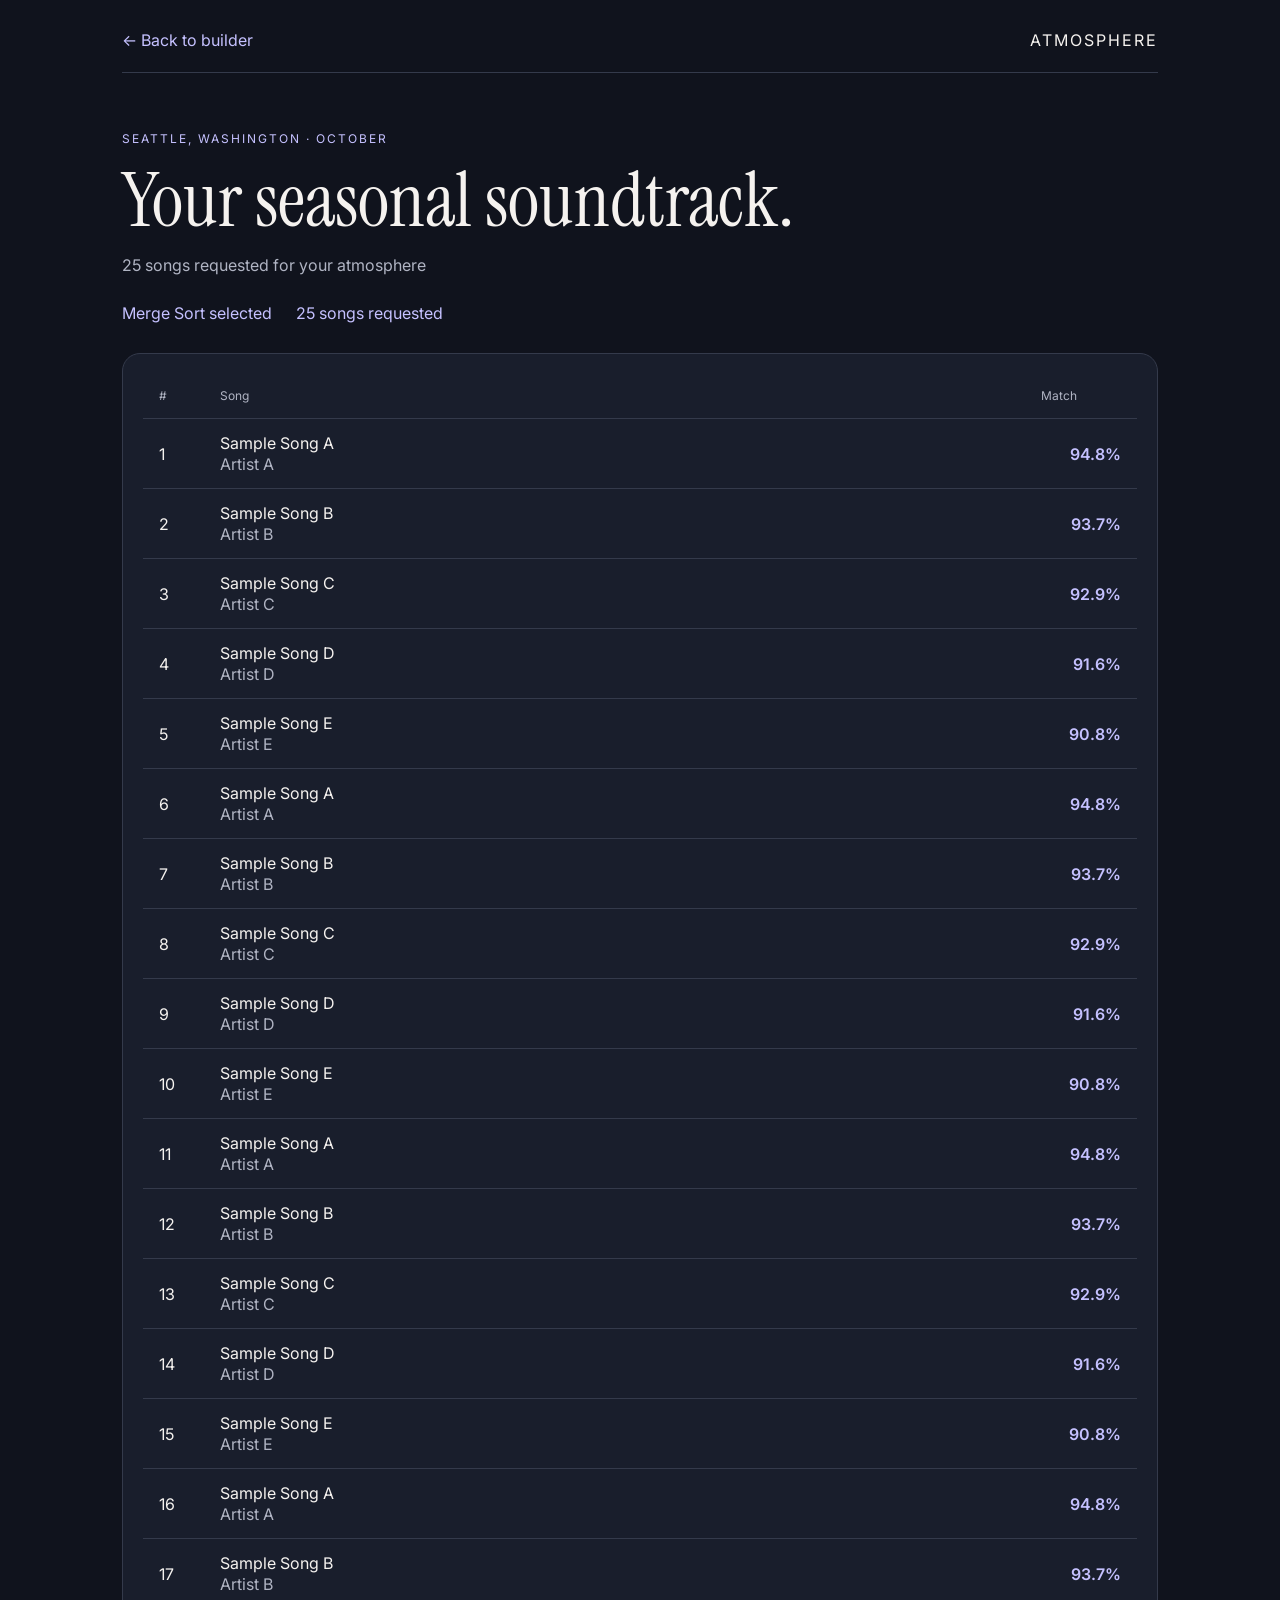
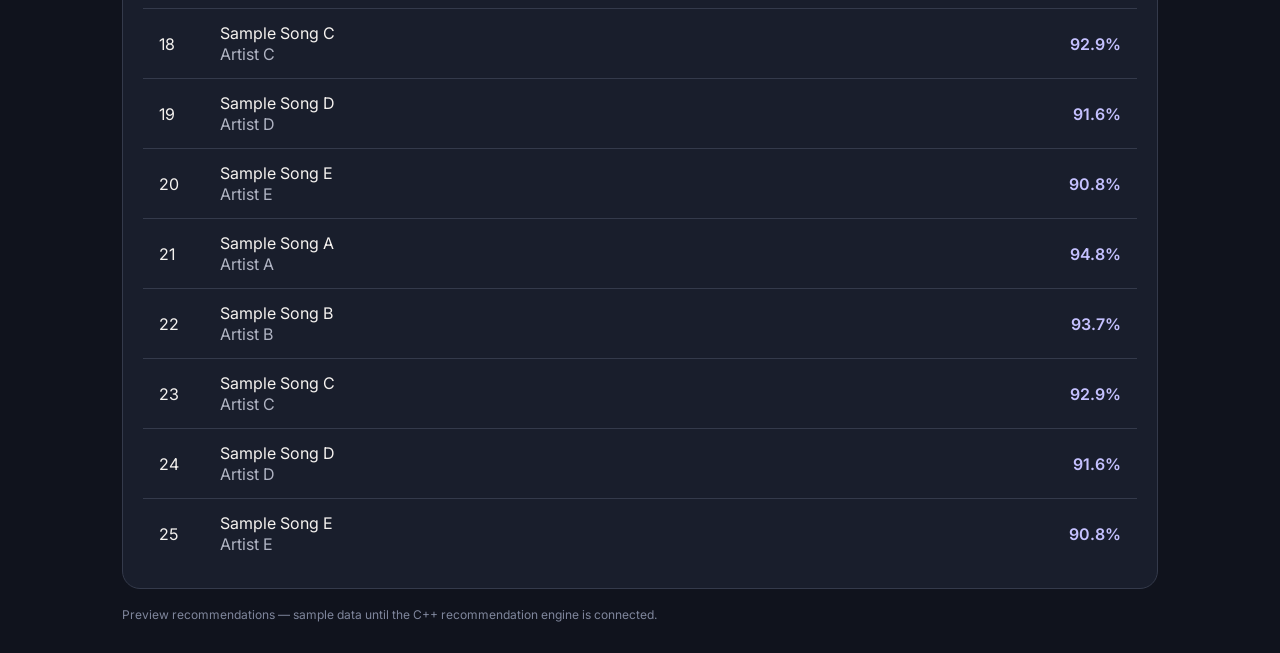
==== frontend/results.html @ 881356be "built functional frontend ready to connect to backend" ====
<!DOCTYPE html>
<html lang="en">
<head>
    <meta charset="UTF-8">
    <meta name="viewport" content="width=device-width, initial-scale=1">
    <title>Your Playlist | Atmosphere</title>
    <link rel="stylesheet" href="globals.css">
    <link rel="stylesheet" href="results.css">
</head>
<body>
    <main class="results-page">
        <header class="results-nav">
            <a href="index.html">← Back to builder</a>
            <span>ATMOSPHERE</span>
        </header>

        <section class="results-content">
            <p class="eyebrow" id="location-label"></p>
            <h1>Your seasonal soundtrack.</h1>
            <p id="playlist-description"></p>

            <div class="playlist-details">
                <span id="algorithm-label"></span>
                <span id="song-total"></span>
            </div>

            <div class="playlist-table">
                <div class="table-heading">
                    <span>#</span>
                    <span>Song</span>
                    <span>Match</span>
                </div>
                <div id="playlist-results"></div>
            </div>

            <p class="demo-note">
                Preview recommendations — sample data until
                the C++ recommendation engine is connected.
            </p>
        </section>
    </main>

    <script src="results.js"></script>
</body>
</html>
---- frontend/globals.css ----
@import url("./assets/reset.css");
@import url("https://fonts.googleapis.com/css?family=Inter:500,400,600|Instrument+Serif:400");
* {
  -webkit-font-smoothing: antialiased;
  box-sizing: border-box;
}
html,
body {
  margin: 0px;
  min-height: 100%;
}
/* a blue color as a generic focus style */
button:focus-visible {
  outline: 2px solid #4a90e2 !important;
  outline: -webkit-focus-ring-color auto 5px !important;
}
a {
  text-decoration: none;
}
---- frontend/results.css ----
body {
    background: #10131d;
    color: #f5f2ef;
    font-family: "Inter", sans-serif;
}

.results-page {
    max-width: 1100px;
    margin: auto;
    padding: 32px;
}

.results-nav {
    display: flex;
    justify-content: space-between;
    align-items: center;
    padding-bottom: 24px;
    border-bottom: 1px solid #343a4b;
    letter-spacing: 2px;
}

.results-nav a {
    color: #c5c1ff;
    text-decoration: none;
    letter-spacing: normal;
}

.results-content {
    padding-top: 60px;
}

.eyebrow {
    color: #c5c1ff;
    font-size: 12px;
    letter-spacing: 2px;
    text-transform: uppercase;
}

h1 {
    font-family: "Instrument Serif", serif;
    font-size: clamp(44px, 6vw, 76px);
    font-weight: 400;
    margin: 18px 0;
}

#playlist-description {
    color: #b0b4c3;
}

.playlist-details {
    display: flex;
    gap: 24px;
    margin: 32px 0;
    color: #c5c1ff;
}

.playlist-table {
    background: #191e2c;
    border: 1px solid #343a4b;
    border-radius: 18px;
    padding: 20px;
}

.table-heading,
.song-row {
    display: grid;
    grid-template-columns: 45px 1fr 80px;
    align-items: center;
    gap: 16px;
    padding: 16px;
    border-bottom: 1px solid #343a4b;
}

.table-heading {
    color: #b0b4c3;
    font-size: 12px;
}

.song-row:last-child {
    border-bottom: none;
}

.song-info {
    display: flex;
    flex-direction: column;
    gap: 5px;
}

.song-info small {
    color: #b0b4c3;
}

.match-score {
    color: #c5c1ff;
    font-weight: 600;
    text-align: right;
}

.demo-note {
    color: #7f869c;
    font-size: 12px;
    margin-top: 20px;
}

@media (max-width: 600px) {
    .results-page { padding: 18px; }
    .results-content { padding-top: 32px; }
    .table-heading, .song-row {
        grid-template-columns: 24px 1fr 65px;
        gap: 8px;
        padding: 12px 4px;
    }
}
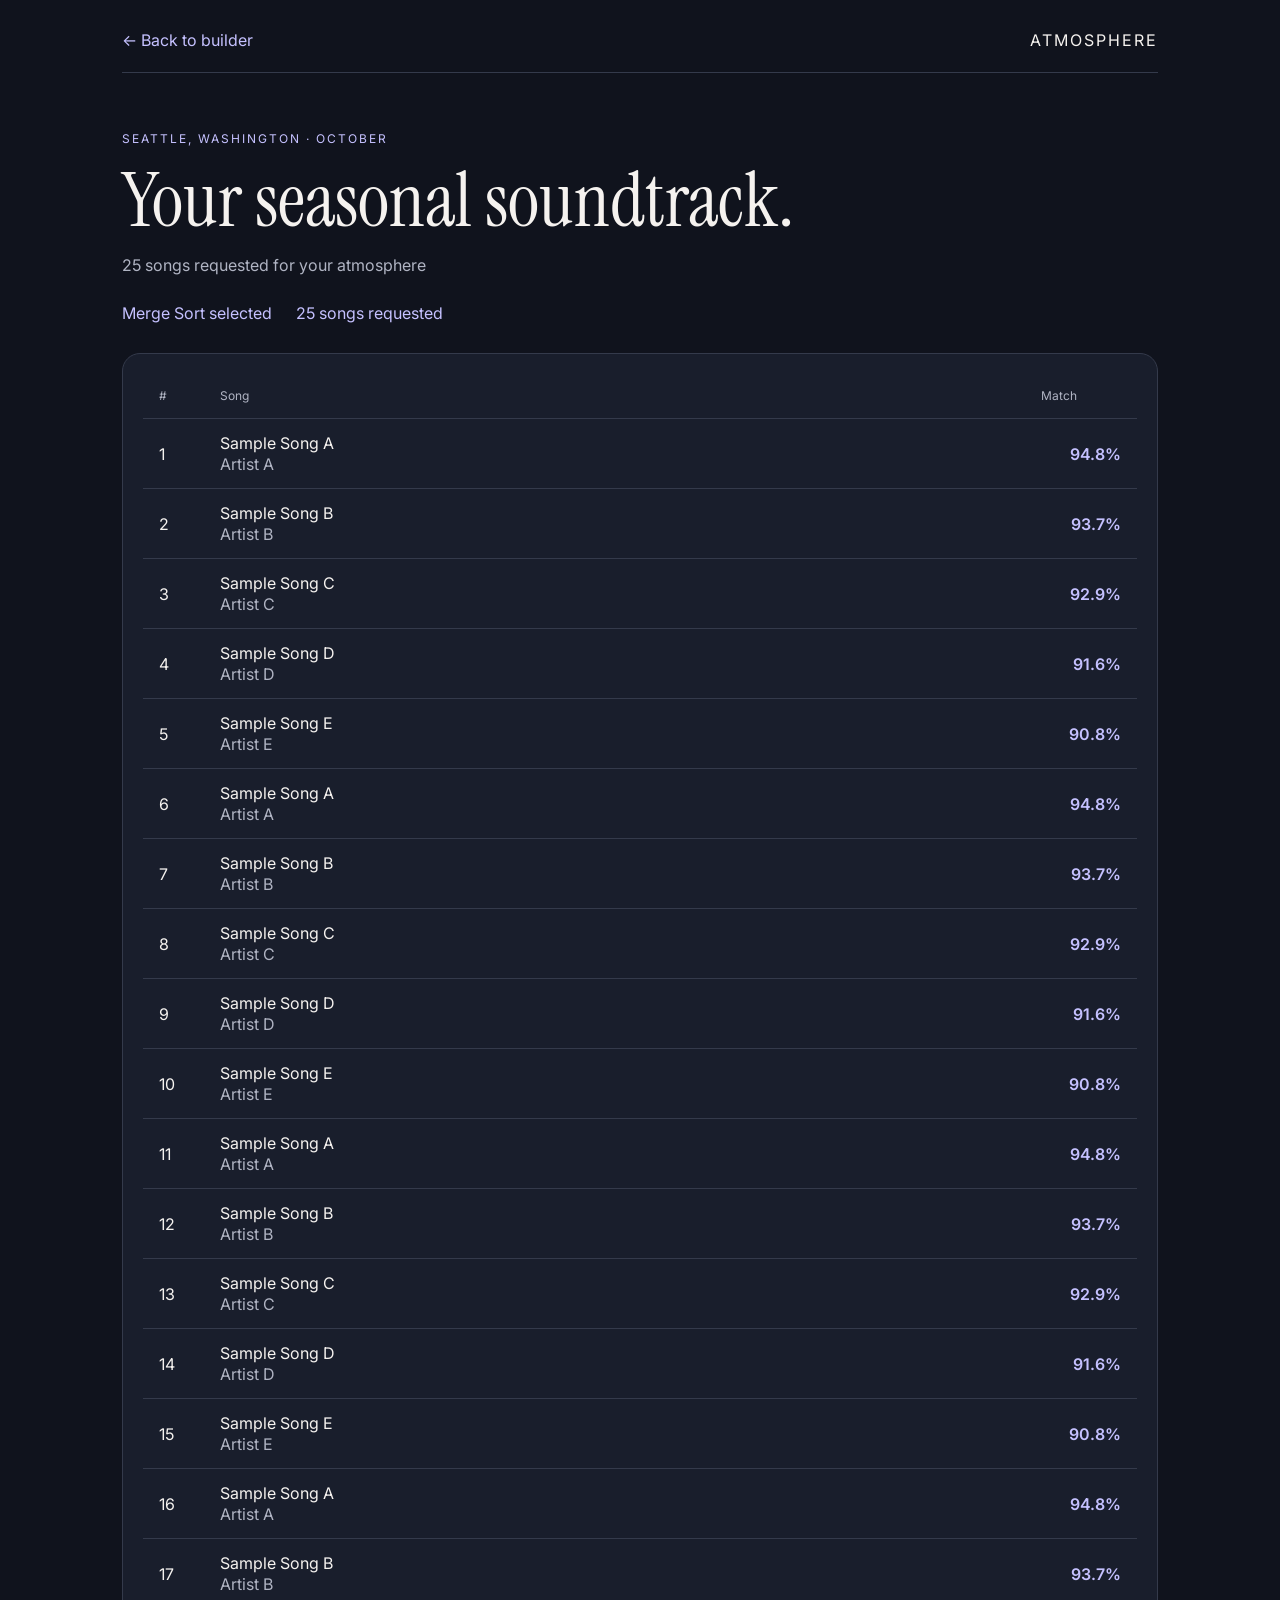
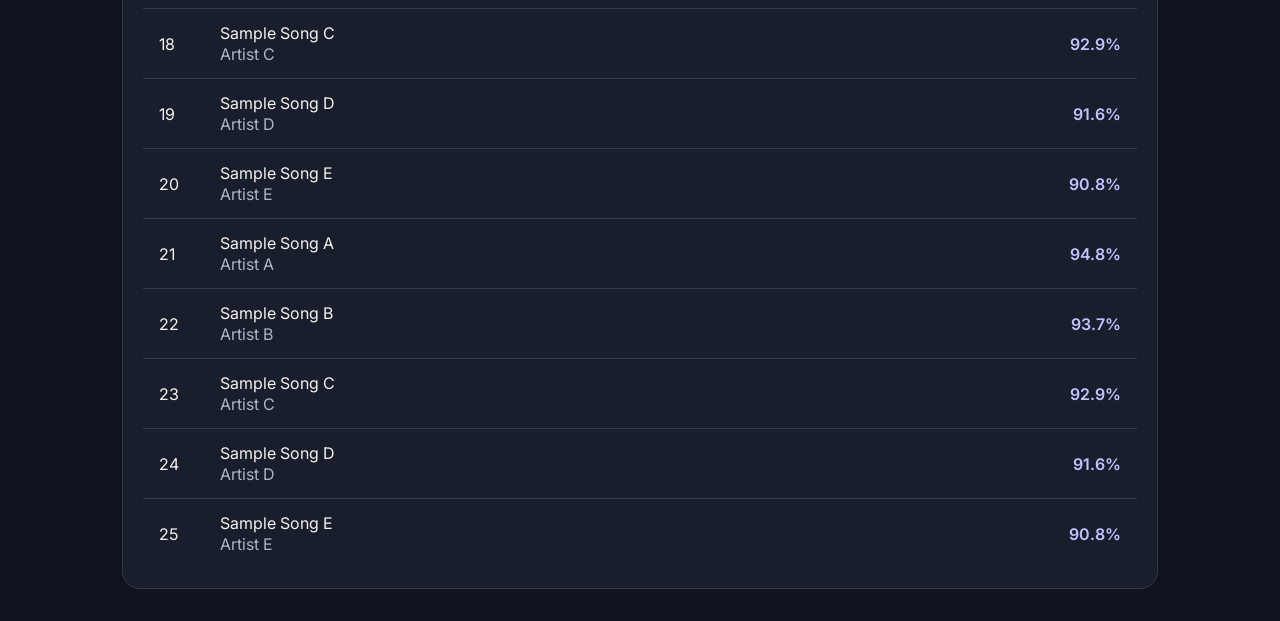
==== commit 15054fb6: "last UI changes before integrating backend" ====
--- a/frontend/results.html
+++ b/frontend/results.html
@@ -34,10 +34,6 @@
                 <div id="playlist-results"></div>
             </div>
 
-            <p class="demo-note">
-                Preview recommendations — sample data until
-                the C++ recommendation engine is connected.
-            </p>
         </section>
     </main>
 
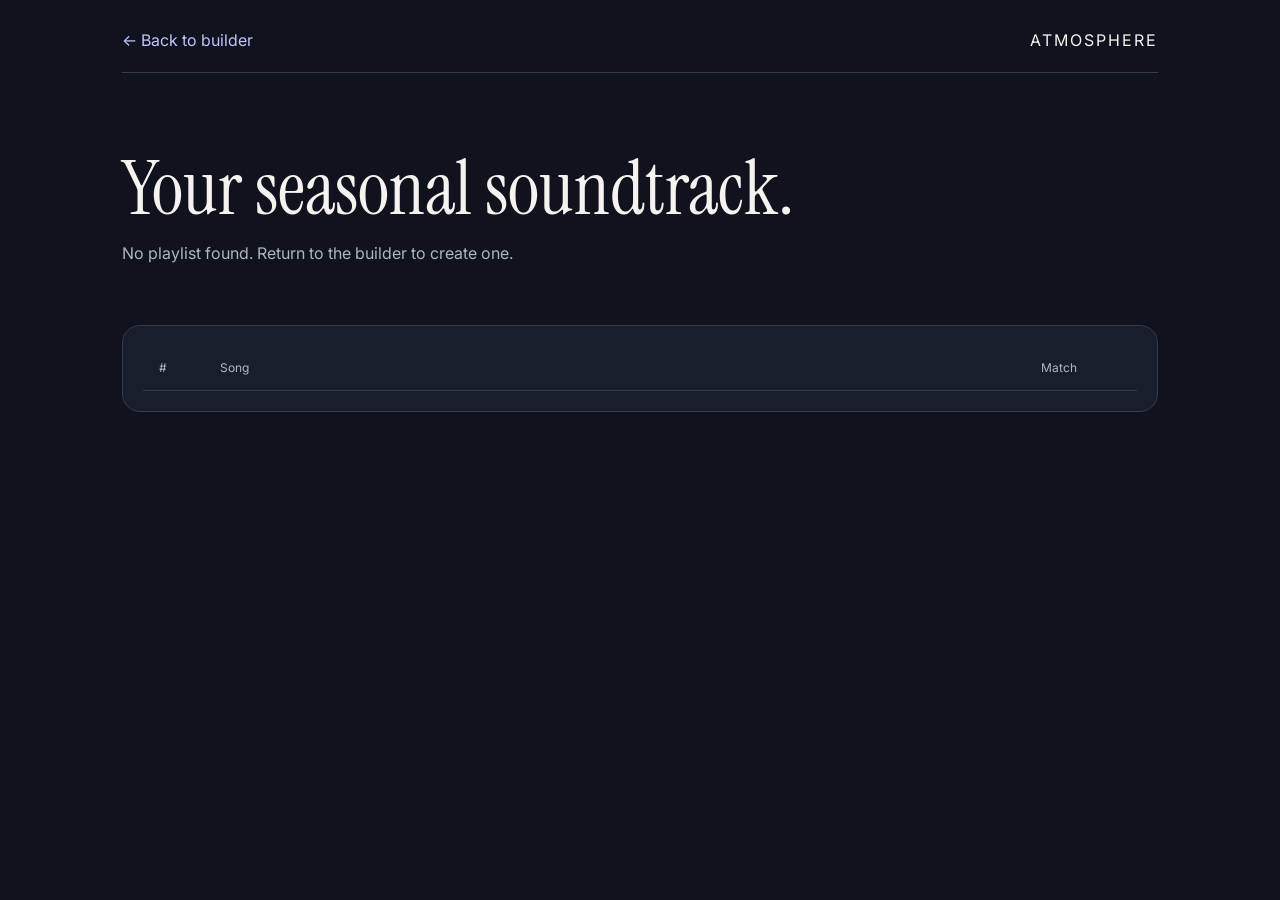
==== commit 9242474e: "integrated backend logic and connected to frontend" ====
--- a/frontend/results.html
+++ b/frontend/results.html
@@ -1,4 +1,3 @@
-
 <!DOCTYPE html>
 <html lang="en">
 <head>
--- a/frontend/results.css
+++ b/frontend/results.css
@@ -1,4 +1,3 @@
-
 body {
     background: #10131d;
     color: #f5f2ef;
